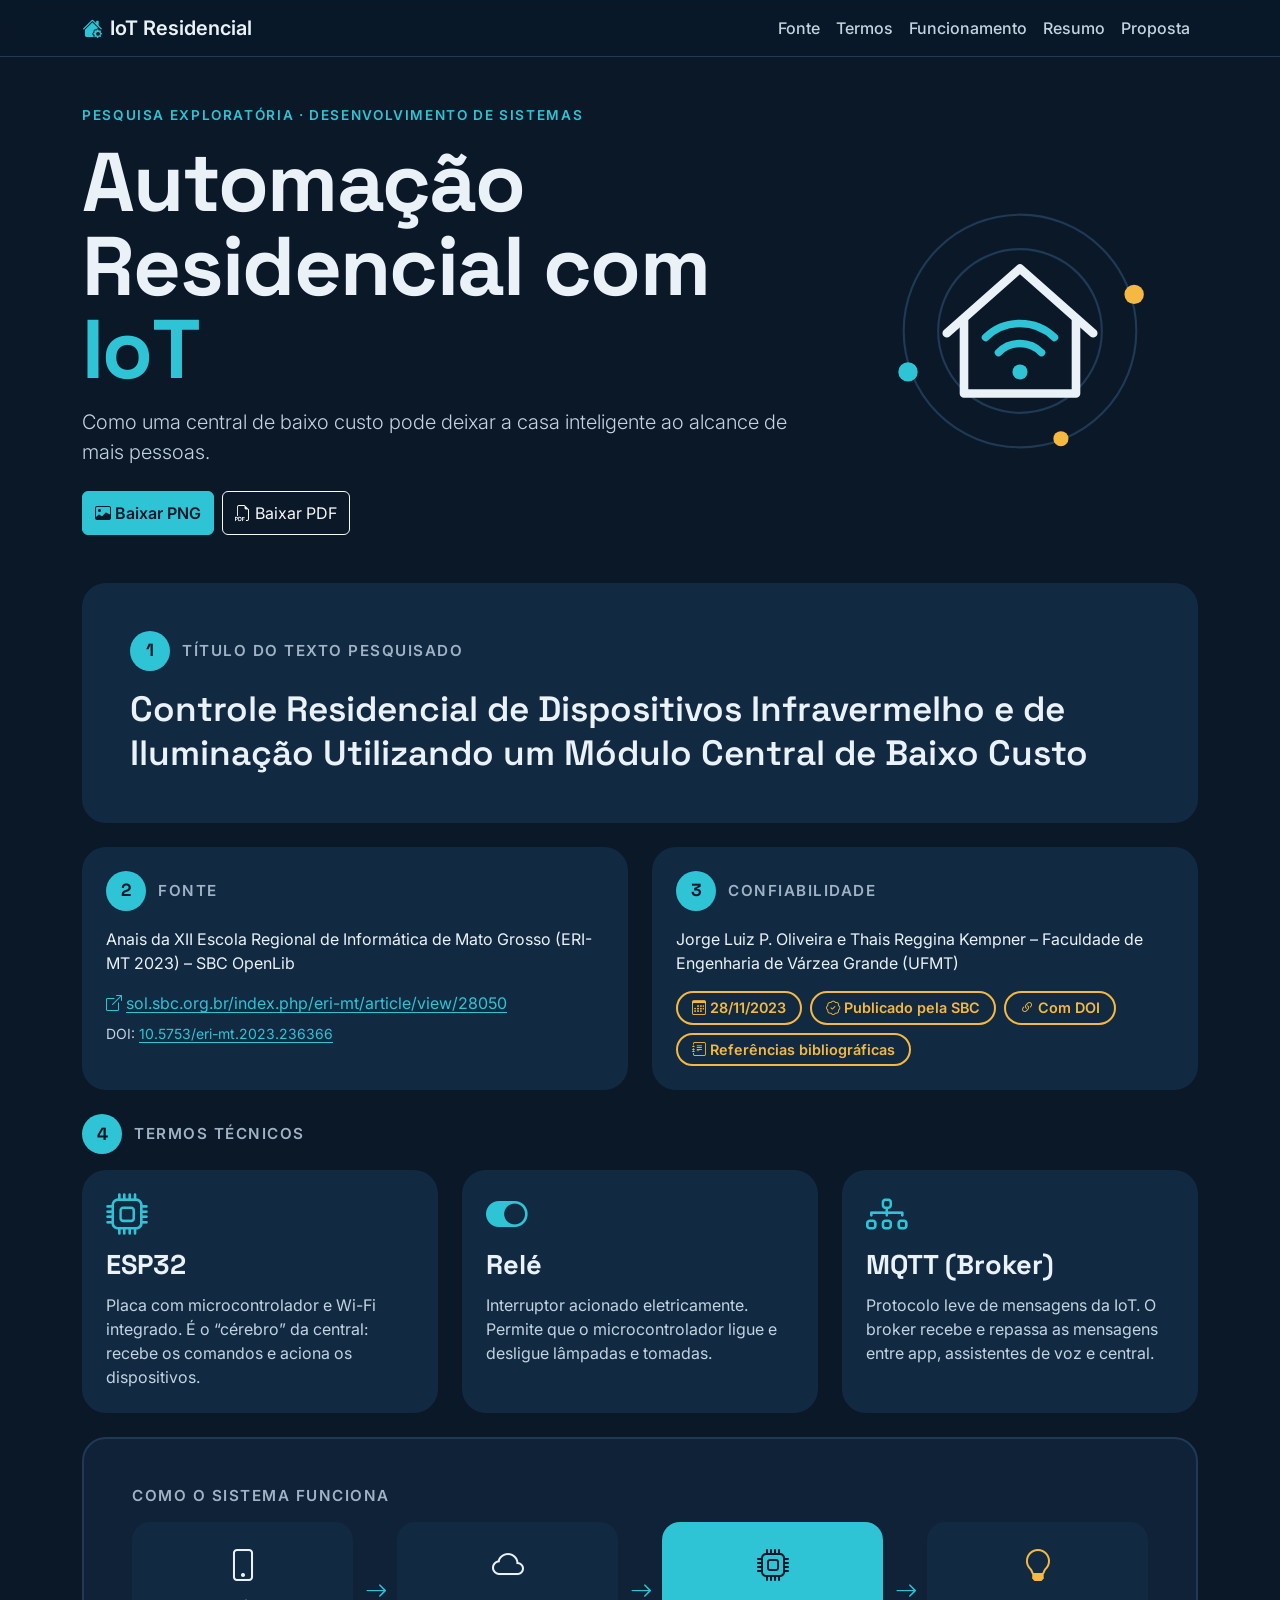
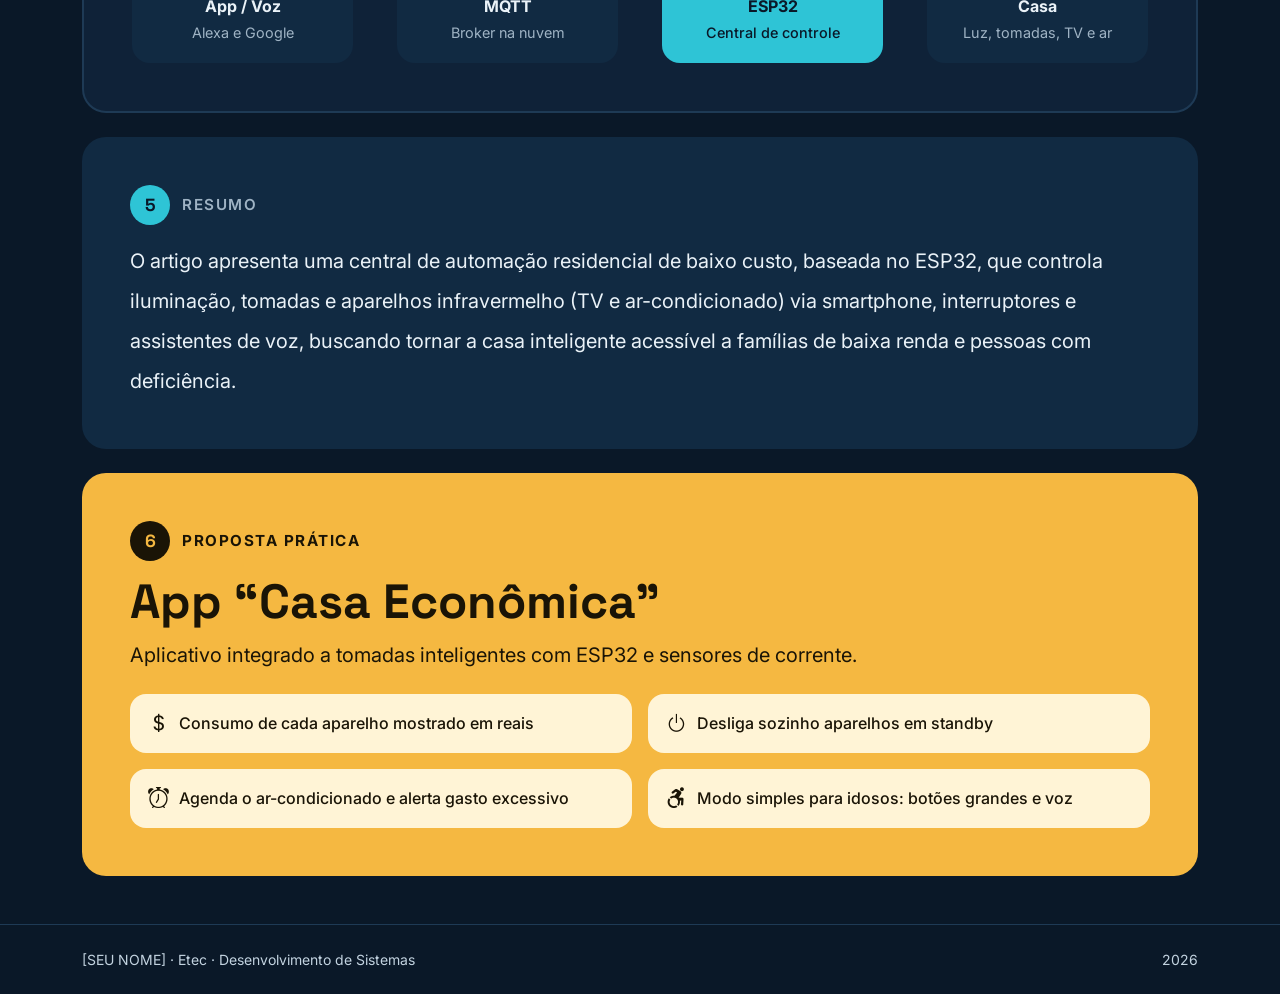
==== index.html @ 5fc7756b "Initial commit" ====
<!doctype html>
<html lang="pt-BR" data-bs-theme="dark">
<head>
  <meta charset="utf-8">
  <meta name="viewport" content="width=device-width, initial-scale=1">
  <title>Automação Residencial com IoT | Pesquisa Exploratória</title>
  <meta name="description" content="Infográfico de pesquisa exploratória sobre automação residencial com Internet das Coisas (IoT): fonte, confiabilidade, termos técnicos, resumo e proposta prática.">
  <meta name="author" content="[SEU NOME]">
  <meta name="theme-color" content="#0A1828">

  <!-- Open Graph (prévia ao compartilhar o link) -->
  <meta property="og:type" content="website">
  <meta property="og:locale" content="pt_BR">
  <meta property="og:title" content="Automação Residencial com IoT">
  <meta property="og:description" content="Pesquisa exploratória em Desenvolvimento de Sistemas: central de automação residencial de baixo custo com ESP32.">

  <link rel="icon" href="assets/img/favicon.svg" type="image/svg+xml">

  <!-- Fontes -->
  <link rel="preconnect" href="https://fonts.googleapis.com">
  <link rel="preconnect" href="https://fonts.gstatic.com" crossorigin>
  <link href="https://fonts.googleapis.com/css2?family=Inter:wght@400;500;600;700&family=Space+Grotesk:wght@500;600;700&display=swap" rel="stylesheet">

  <!-- Bootstrap 5 + Bootstrap Icons -->
  <link href="https://cdn.jsdelivr.net/npm/bootstrap@5.3.3/dist/css/bootstrap.min.css" rel="stylesheet" integrity="sha384-QWTKZyjpPEjISv5WaRU9OFeRpok6YctnYmDr5pNlyT2bRjXh0JMhjY6hW+ALEwIH" crossorigin="anonymous">
  <link href="https://cdn.jsdelivr.net/npm/bootstrap-icons@1.11.3/font/bootstrap-icons.min.css" rel="stylesheet">

  <!-- Estilos do projeto -->
  <link href="assets/css/style.css" rel="stylesheet">
</head>
<body>
  <a class="visually-hidden-focusable skip-link" href="#conteudo">Pular para o conteúdo</a>

  <!-- Barra de navegação -->
  <nav class="navbar navbar-expand-md sticky-top site-nav" aria-label="Navegação principal">
    <div class="container">
      <a class="navbar-brand d-flex align-items-center gap-2" href="#topo">
        <i class="bi bi-house-gear-fill text-accent" aria-hidden="true"></i>
        <span class="fw-semibold">IoT Residencial</span>
      </a>
      <button class="navbar-toggler" type="button" data-bs-toggle="collapse" data-bs-target="#menu" aria-controls="menu" aria-expanded="false" aria-label="Abrir menu">
        <span class="navbar-toggler-icon"></span>
      </button>
      <div class="collapse navbar-collapse" id="menu">
        <ul class="navbar-nav ms-auto">
          <li class="nav-item"><a class="nav-link" href="#fonte">Fonte</a></li>
          <li class="nav-item"><a class="nav-link" href="#termos">Termos</a></li>
          <li class="nav-item"><a class="nav-link" href="#funcionamento">Funcionamento</a></li>
          <li class="nav-item"><a class="nav-link" href="#resumo">Resumo</a></li>
          <li class="nav-item"><a class="nav-link" href="#proposta">Proposta</a></li>
        </ul>
      </div>
    </div>
  </nav>

  <!-- Cabeçalho -->
  <header id="topo" class="hero">
    <div class="container py-5">
      <div class="row align-items-center g-4">
        <div class="col-lg-8">
          <p class="eyebrow mb-3">Pesquisa exploratória · Desenvolvimento de Sistemas</p>
          <h1 class="display-title mb-3">Automação Residencial com <span class="text-accent">IoT</span></h1>
          <p class="lead text-soft mb-4">Como uma central de baixo custo pode deixar a casa inteligente ao alcance de mais pessoas.</p>
          <div class="d-flex flex-wrap gap-2">
            <a class="btn btn-accent" href="assets/downloads/infografico-automacao-residencial-iot.png" download>
              <i class="bi bi-image me-1" aria-hidden="true"></i> Baixar PNG
            </a>
            <a class="btn btn-outline-light" href="assets/downloads/infografico-automacao-residencial-iot.pdf" download>
              <i class="bi bi-filetype-pdf me-1" aria-hidden="true"></i> Baixar PDF
            </a>
          </div>
        </div>
        <div class="col-lg-4 text-center d-none d-lg-block">
          <svg class="hero-art" viewBox="0 0 260 240" fill="none" aria-hidden="true">
            <circle cx="130" cy="130" r="108" stroke="#1E3A55" stroke-width="2"/>
            <circle cx="130" cy="130" r="76" stroke="#1E3A55" stroke-width="2"/>
            <path d="M62 132 L130 72 L198 132" stroke="#EAF2F8" stroke-width="8" stroke-linecap="round" stroke-linejoin="round"/>
            <path d="M78 120 V188 H182 V120" stroke="#EAF2F8" stroke-width="8" stroke-linecap="round" stroke-linejoin="round"/>
            <path class="wave wave-1" d="M110 150 a28 28 0 0 1 40 0" stroke="#2EC4D6" stroke-width="7" stroke-linecap="round"/>
            <path class="wave wave-2" d="M98 136 a46 46 0 0 1 64 0" stroke="#2EC4D6" stroke-width="7" stroke-linecap="round"/>
            <circle cx="130" cy="168" r="7" fill="#2EC4D6"/>
            <circle cx="236" cy="96" r="9" fill="#F5B841"/>
            <circle cx="26" cy="168" r="9" fill="#2EC4D6"/>
            <circle cx="168" cy="230" r="7" fill="#F5B841"/>
          </svg>
        </div>
      </div>
    </div>
  </header>

  <main id="conteudo" class="container pb-5">

    <!-- 1. Título -->
    <section class="info-card p-4 p-md-5 mb-4" aria-labelledby="h-titulo">
      <h2 id="h-titulo" class="section-label"><span class="step">1</span> Título do texto pesquisado</h2>
      <p class="article-title mb-0">Controle Residencial de Dispositivos Infravermelho e de Iluminação Utilizando um Módulo Central de Baixo Custo</p>
    </section>

    <!-- 2 e 3. Fonte e Confiabilidade -->
    <div id="fonte" class="row g-4 mb-4">
      <div class="col-md-6">
        <section class="info-card h-100 p-4" aria-labelledby="h-fonte">
          <h2 id="h-fonte" class="section-label"><span class="step">2</span> Fonte</h2>
          <p>Anais da XII Escola Regional de Informática de Mato Grosso (ERI-MT 2023) – SBC OpenLib</p>
          <p class="mb-2">
            <a class="link-accent text-break" href="https://sol.sbc.org.br/index.php/eri-mt/article/view/28050" target="_blank" rel="noopener">
              <i class="bi bi-box-arrow-up-right me-1" aria-hidden="true"></i>sol.sbc.org.br/index.php/eri-mt/article/view/28050
            </a>
          </p>
          <p class="small text-soft mb-0">DOI: <a class="link-accent" href="https://doi.org/10.5753/eri-mt.2023.236366" target="_blank" rel="noopener">10.5753/eri-mt.2023.236366</a></p>
        </section>
      </div>
      <div class="col-md-6">
        <section class="info-card h-100 p-4" aria-labelledby="h-conf">
          <h2 id="h-conf" class="section-label"><span class="step">3</span> Confiabilidade</h2>
          <p>Jorge Luiz P. Oliveira e Thais Reggina Kempner – Faculdade de Engenharia de Várzea Grande (UFMT)</p>
          <ul class="list-unstyled d-flex flex-wrap gap-2 mb-0">
            <li class="chip"><i class="bi bi-calendar3 me-1" aria-hidden="true"></i>28/11/2023</li>
            <li class="chip"><i class="bi bi-patch-check me-1" aria-hidden="true"></i>Publicado pela SBC</li>
            <li class="chip"><i class="bi bi-link-45deg me-1" aria-hidden="true"></i>Com DOI</li>
            <li class="chip"><i class="bi bi-journal-text me-1" aria-hidden="true"></i>Referências bibliográficas</li>
          </ul>
        </section>
      </div>
    </div>

    <!-- 4. Termos técnicos -->
    <section id="termos" class="mb-4" aria-labelledby="h-termos">
      <h2 id="h-termos" class="section-label"><span class="step">4</span> Termos técnicos</h2>
      <div class="row g-4">
        <div class="col-md-4">
          <article class="info-card h-100 p-4">
            <i class="bi bi-cpu term-icon" aria-hidden="true"></i>
            <h3 class="term-title">ESP32</h3>
            <p class="text-soft mb-0">Placa com microcontrolador e Wi-Fi integrado. É o “cérebro” da central: recebe os comandos e aciona os dispositivos.</p>
          </article>
        </div>
        <div class="col-md-4">
          <article class="info-card h-100 p-4">
            <i class="bi bi-toggle-on term-icon" aria-hidden="true"></i>
            <h3 class="term-title">Relé</h3>
            <p class="text-soft mb-0">Interruptor acionado eletricamente. Permite que o microcontrolador ligue e desligue lâmpadas e tomadas.</p>
          </article>
        </div>
        <div class="col-md-4">
          <article class="info-card h-100 p-4">
            <i class="bi bi-diagram-3 term-icon" aria-hidden="true"></i>
            <h3 class="term-title">MQTT (Broker)</h3>
            <p class="text-soft mb-0">Protocolo leve de mensagens da IoT. O broker recebe e repassa as mensagens entre app, assistentes de voz e central.</p>
          </article>
        </div>
      </div>
    </section>

    <!-- Como funciona -->
    <section id="funcionamento" class="flow-card p-4 p-md-5 mb-4" aria-labelledby="h-flow">
      <h2 id="h-flow" class="section-label">Como o sistema funciona</h2>
      <ol class="flow list-unstyled mb-0">
        <li class="flow-step">
          <i class="bi bi-phone" aria-hidden="true"></i>
          <strong>App / Voz</strong>
          <span>Alexa e Google</span>
        </li>
        <li class="flow-step">
          <i class="bi bi-cloud" aria-hidden="true"></i>
          <strong>MQTT</strong>
          <span>Broker na nuvem</span>
        </li>
        <li class="flow-step flow-step-main">
          <i class="bi bi-cpu" aria-hidden="true"></i>
          <strong>ESP32</strong>
          <span>Central de controle</span>
        </li>
        <li class="flow-step">
          <i class="bi bi-lightbulb text-warm" aria-hidden="true"></i>
          <strong>Casa</strong>
          <span>Luz, tomadas, TV e ar</span>
        </li>
      </ol>
    </section>

    <!-- 5. Resumo -->
    <section id="resumo" class="info-card p-4 p-md-5 mb-4" aria-labelledby="h-resumo">
      <h2 id="h-resumo" class="section-label"><span class="step">5</span> Resumo</h2>
      <p class="fs-5 lh-lg mb-0">O artigo apresenta uma central de automação residencial de baixo custo, baseada no ESP32, que controla iluminação, tomadas e aparelhos infravermelho (TV e ar-condicionado) via smartphone, interruptores e assistentes de voz, buscando tornar a casa inteligente acessível a famílias de baixa renda e pessoas com deficiência.</p>
    </section>

    <!-- 6. Proposta prática -->
    <section id="proposta" class="proposal-card p-4 p-md-5" aria-labelledby="h-proposta">
      <h2 id="h-proposta" class="section-label section-label-dark"><span class="step step-dark">6</span> Proposta prática</h2>
      <p class="proposal-title">App “Casa Econômica”</p>
      <p class="fs-5 mb-4">Aplicativo integrado a tomadas inteligentes com ESP32 e sensores de corrente.</p>
      <ul class="row g-3 list-unstyled mb-0">
        <li class="col-sm-6"><div class="feature"><i class="bi bi-currency-dollar" aria-hidden="true"></i> Consumo de cada aparelho mostrado em reais</div></li>
        <li class="col-sm-6"><div class="feature"><i class="bi bi-power" aria-hidden="true"></i> Desliga sozinho aparelhos em standby</div></li>
        <li class="col-sm-6"><div class="feature"><i class="bi bi-alarm" aria-hidden="true"></i> Agenda o ar-condicionado e alerta gasto excessivo</div></li>
        <li class="col-sm-6"><div class="feature"><i class="bi bi-person-wheelchair" aria-hidden="true"></i> Modo simples para idosos: botões grandes e voz</div></li>
      </ul>
    </section>
  </main>

  <footer class="site-footer py-4">
    <div class="container d-flex flex-column flex-sm-row justify-content-between gap-2 small text-soft">
      <span>[SEU NOME] · Etec · Desenvolvimento de Sistemas</span>
      <span>2026</span>
    </div>
  </footer>

  <script src="https://cdn.jsdelivr.net/npm/bootstrap@5.3.3/dist/js/bootstrap.bundle.min.js" integrity="sha384-YvpcrYf0tY3lHB60NNkmXc5s9fDVZLESaAA55NDzOxhy9GkcIdslK1eN7N6jIeHz" crossorigin="anonymous"></script>
</body>
</html>
---- assets/css/style.css ----
/* =========================================================
   Automação Residencial com IoT — estilos do projeto
   Paleta: azul-marinho (tecnologia), ciano (conectividade),
   âmbar (luz / economia de energia)
   ========================================================= */

:root {
  --iot-bg: #0A1828;
  --iot-surface: #112A42;
  --iot-surface-2: #0F2238;
  --iot-line: #1E3A55;
  --iot-text: #EAF2F8;
  --iot-soft: #C3D3E0;
  --iot-muted: #9FB3C4;
  --iot-accent: #2EC4D6;
  --iot-accent-hover: #5FD8E6;
  --iot-warm: #F5B841;
  --iot-warm-light: #FFF4D6;
  --iot-ink: #1A1406;

  /* Integração com as variáveis do Bootstrap */
  --bs-body-bg: var(--iot-bg);
  --bs-body-color: var(--iot-text);
  --bs-body-font-family: "Inter", system-ui, -apple-system, "Segoe UI", sans-serif;
  --bs-link-color-rgb: 46, 196, 214;
  --bs-link-hover-color-rgb: 95, 216, 230;
}

[data-bs-theme="dark"] {
  --bs-body-bg: var(--iot-bg);
  --bs-body-color: var(--iot-text);
}

html { scroll-behavior: smooth; scroll-padding-top: 80px; }
body { background: var(--iot-bg); color: var(--iot-text); }

/* ---------- Utilitários ---------- */
.text-accent { color: var(--iot-accent) !important; }
.text-warm   { color: var(--iot-warm) !important; }
.text-soft   { color: var(--iot-soft) !important; }

.link-accent { color: var(--iot-accent); text-underline-offset: 3px; }
.link-accent:hover, .link-accent:focus { color: var(--iot-accent-hover); }

.skip-link {
  position: absolute; top: 8px; left: 8px; z-index: 2000;
  background: var(--iot-accent); color: var(--iot-bg);
  padding: 8px 16px; border-radius: 8px; font-weight: 600;
}

:focus-visible { outline: 3px solid var(--iot-warm); outline-offset: 3px; }

/* ---------- Navegação ---------- */
.site-nav {
  background: rgba(10, 24, 40, 0.88);
  backdrop-filter: blur(8px);
  border-bottom: 1px solid var(--iot-line);
}
.site-nav .navbar-brand { color: var(--iot-text); }
.site-nav .nav-link { color: var(--iot-soft); font-weight: 500; }
.site-nav .nav-link:hover, .site-nav .nav-link:focus { color: var(--iot-accent); }

/* ---------- Cabeçalho ---------- */
.eyebrow {
  font-size: 0.85rem; font-weight: 600;
  letter-spacing: 0.12em; text-transform: uppercase;
  color: var(--iot-accent);
}
.display-title {
  font-family: "Space Grotesk", sans-serif;
  font-weight: 700; letter-spacing: -0.02em; line-height: 1;
  font-size: clamp(2.6rem, 7vw, 5.2rem);
}
.hero-art { width: 100%; max-width: 280px; height: auto; }

.btn-accent {
  --bs-btn-bg: var(--iot-accent);
  --bs-btn-border-color: var(--iot-accent);
  --bs-btn-color: var(--iot-bg);
  --bs-btn-hover-bg: var(--iot-accent-hover);
  --bs-btn-hover-border-color: var(--iot-accent-hover);
  --bs-btn-hover-color: var(--iot-bg);
  --bs-btn-active-bg: var(--iot-accent-hover);
  --bs-btn-active-color: var(--iot-bg);
  font-weight: 600;
}
.btn { min-height: 44px; display: inline-flex; align-items: center; }

/* Animação das ondas do Wi-Fi */
.wave { animation: pulse 2.4s ease-in-out infinite; }
.wave-2 { animation-delay: 0.4s; }
@keyframes pulse {
  0%, 100% { opacity: 1; }
  50% { opacity: 0.35; }
}
@media (prefers-reduced-motion: reduce) {
  .wave { animation: none; }
  html { scroll-behavior: auto; }
}

/* ---------- Cards ---------- */
.info-card {
  background: var(--iot-surface);
  border-radius: 24px;
  transition: transform 0.2s ease, box-shadow 0.2s ease;
}
article.info-card:hover {
  transform: translateY(-4px);
  box-shadow: 0 12px 28px rgba(0, 0, 0, 0.35);
}

.section-label {
  display: flex; align-items: center; gap: 12px;
  font-size: 0.95rem; font-weight: 600;
  letter-spacing: 0.1em; text-transform: uppercase;
  color: var(--iot-muted);
  margin-bottom: 1rem;
}
.step {
  flex: 0 0 40px; width: 40px; height: 40px; border-radius: 50%;
  display: inline-flex; align-items: center; justify-content: center;
  background: var(--iot-accent); color: var(--iot-bg);
  font-family: "Space Grotesk", sans-serif; font-weight: 700; font-size: 1.1rem;
  letter-spacing: 0;
}

.article-title {
  font-family: "Space Grotesk", sans-serif;
  font-weight: 600; line-height: 1.25;
  font-size: clamp(1.4rem, 3vw, 2.2rem);
}

.chip {
  border: 2px solid var(--iot-warm); color: var(--iot-warm);
  border-radius: 999px; padding: 4px 14px;
  font-size: 0.9rem; font-weight: 600;
}

.term-icon { font-size: 2.6rem; color: var(--iot-accent); line-height: 1; }
.term-title {
  font-family: "Space Grotesk", sans-serif; font-weight: 700;
  font-size: 1.7rem; margin: 0.75rem 0;
}

/* ---------- Fluxo "Como funciona" ---------- */
.flow-card {
  background: var(--iot-surface-2);
  border: 2px solid var(--iot-line);
  border-radius: 24px;
}
.flow {
  display: grid;
  grid-template-columns: 1fr;
  gap: 40px;
  counter-reset: none;
}
.flow-step {
  position: relative;
  background: var(--iot-surface);
  border-radius: 18px;
  padding: 20px 14px;
  display: flex; flex-direction: column; align-items: center;
  gap: 4px; text-align: center;
}
.flow-step i { font-size: 2rem; }
.flow-step span { font-size: 0.9rem; color: var(--iot-muted); }
.flow-step-main { background: var(--iot-accent); color: var(--iot-bg); }
.flow-step-main span { color: var(--iot-bg); font-weight: 500; }

/* Setas entre as etapas: para baixo no celular, para o lado no desktop */
.flow-step:not(:last-child)::after {
  content: "\F128"; /* bi-arrow-down */
  font-family: "bootstrap-icons";
  position: absolute;
  left: 50%; bottom: -34px; transform: translateX(-50%);
  color: var(--iot-accent); font-size: 1.4rem;
}
@media (min-width: 768px) {
  .flow { grid-template-columns: repeat(4, minmax(0, 1fr)); gap: 44px; }
  .flow-step:not(:last-child)::after {
    content: "\F138"; /* bi-arrow-right */
    left: auto; right: -34px; bottom: auto; top: 50%;
    transform: translateY(-50%);
  }
}

/* ---------- Proposta ---------- */
.proposal-card {
  background: var(--iot-warm); color: var(--iot-ink);
  border-radius: 24px;
}
.section-label-dark { color: var(--iot-ink); font-weight: 700; }
.step-dark { background: var(--iot-ink); color: var(--iot-warm); }
.proposal-title {
  font-family: "Space Grotesk", sans-serif; font-weight: 700;
  font-size: clamp(2rem, 5vw, 3rem); line-height: 1.05;
  margin-bottom: 0.75rem;
}
.feature {
  background: var(--iot-warm-light);
  border-radius: 16px; padding: 14px 18px; height: 100%;
  font-weight: 500;
  display: flex; align-items: center; gap: 10px;
}
.feature i { font-size: 1.3rem; }

/* ---------- Rodapé ---------- */
.site-footer { border-top: 1px solid var(--iot-line); }

/* ---------- Impressão ---------- */
@media print {
  .site-nav, .btn, .skip-link { display: none !important; }
  body, .info-card, .flow-card, .proposal-card {
    -webkit-print-color-adjust: exact; print-color-adjust: exact;
  }
}
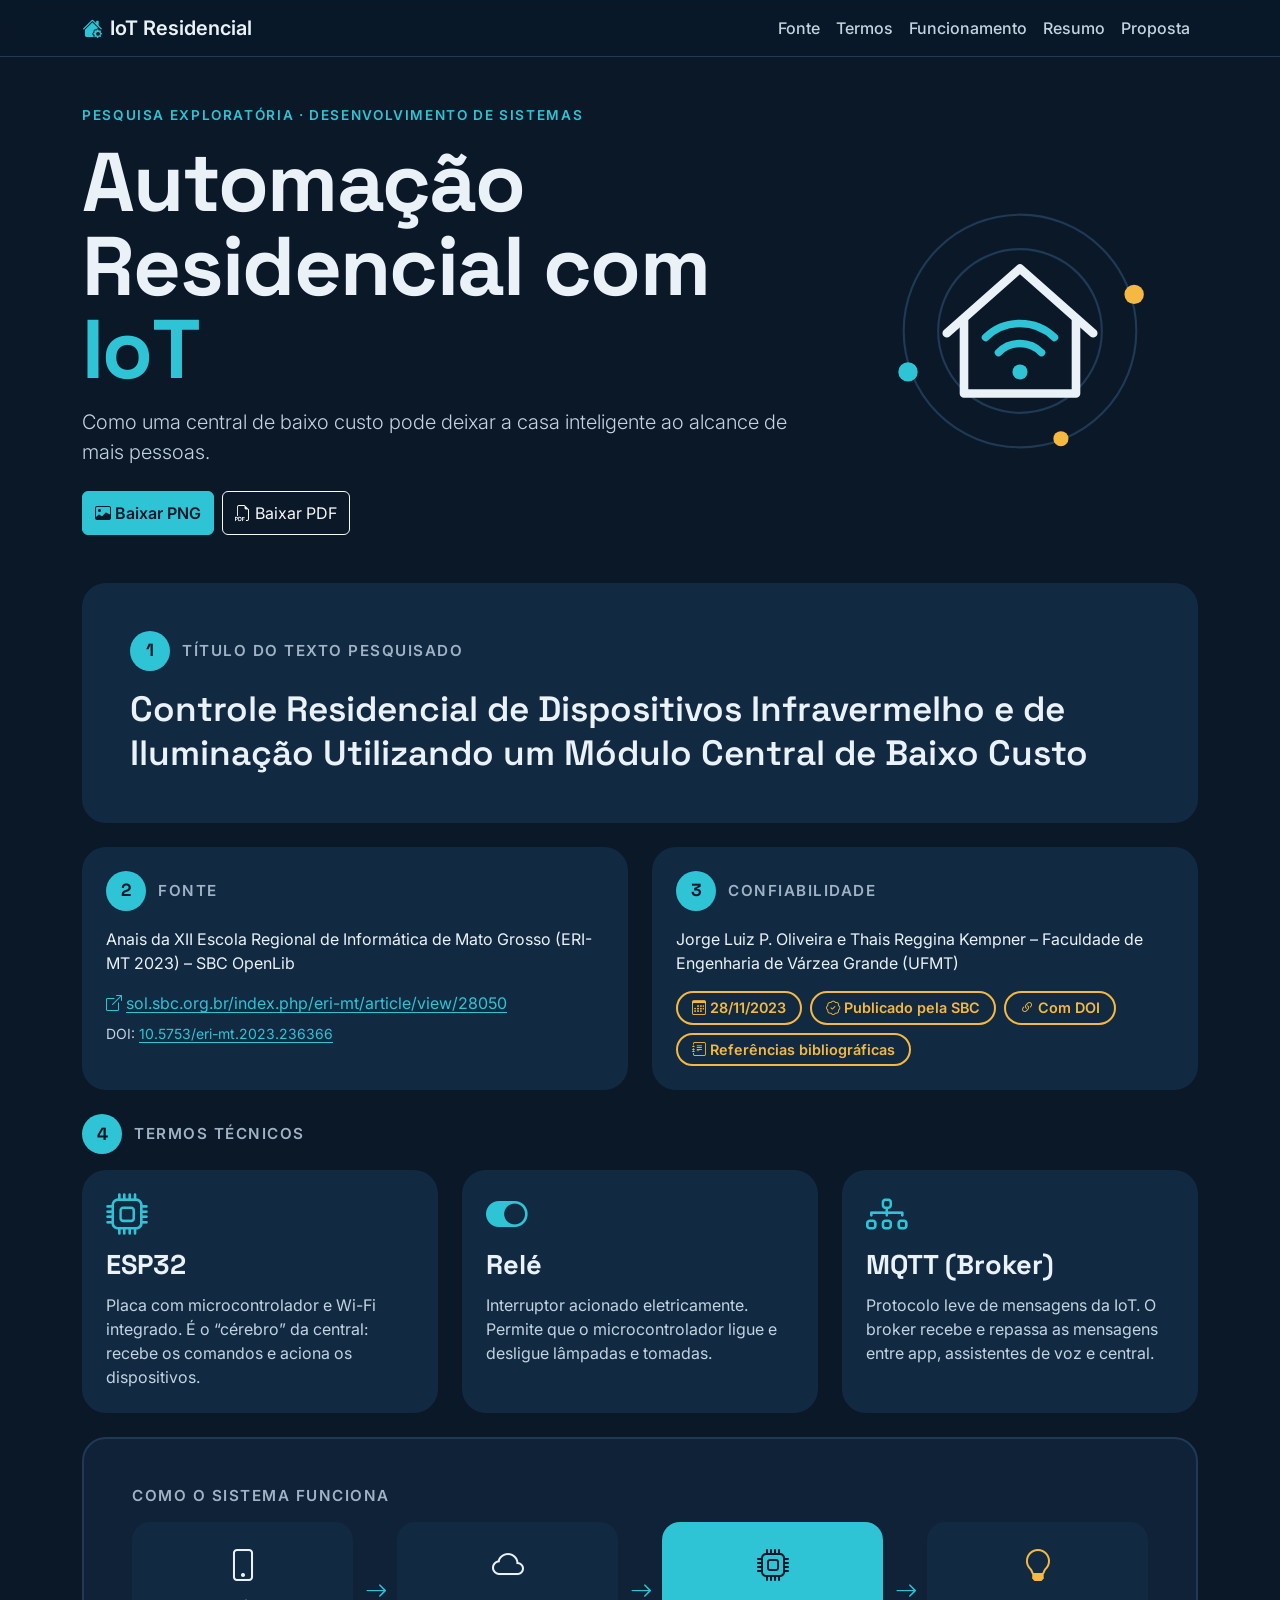
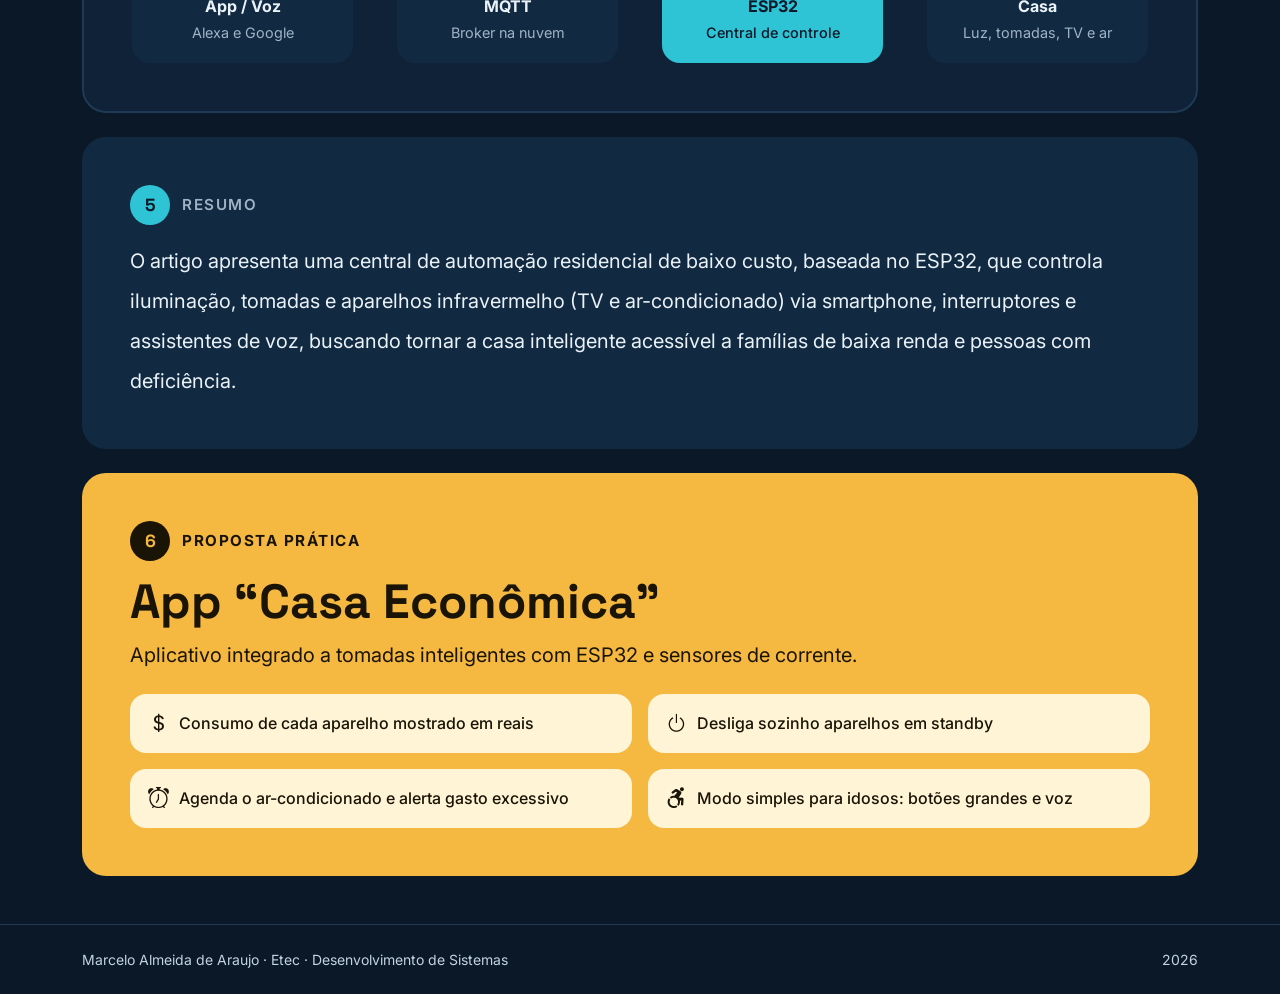
==== commit cf0d2a29: "fix: corrige meu nome" ====
--- a/index.html
+++ b/index.html
@@ -5,7 +5,7 @@
   <meta name="viewport" content="width=device-width, initial-scale=1">
   <title>Automação Residencial com IoT | Pesquisa Exploratória</title>
   <meta name="description" content="Infográfico de pesquisa exploratória sobre automação residencial com Internet das Coisas (IoT): fonte, confiabilidade, termos técnicos, resumo e proposta prática.">
-  <meta name="author" content="[SEU NOME]">
+  <meta name="author" content="Marcelo Almeida de Araujo">
   <meta name="theme-color" content="#0A1828">
 
   <!-- Open Graph (prévia ao compartilhar o link) -->
@@ -201,7 +201,7 @@
 
   <footer class="site-footer py-4">
     <div class="container d-flex flex-column flex-sm-row justify-content-between gap-2 small text-soft">
-      <span>[SEU NOME] · Etec · Desenvolvimento de Sistemas</span>
+      <span>Marcelo Almeida de Araujo · Etec · Desenvolvimento de Sistemas</span>
       <span>2026</span>
     </div>
   </footer>
